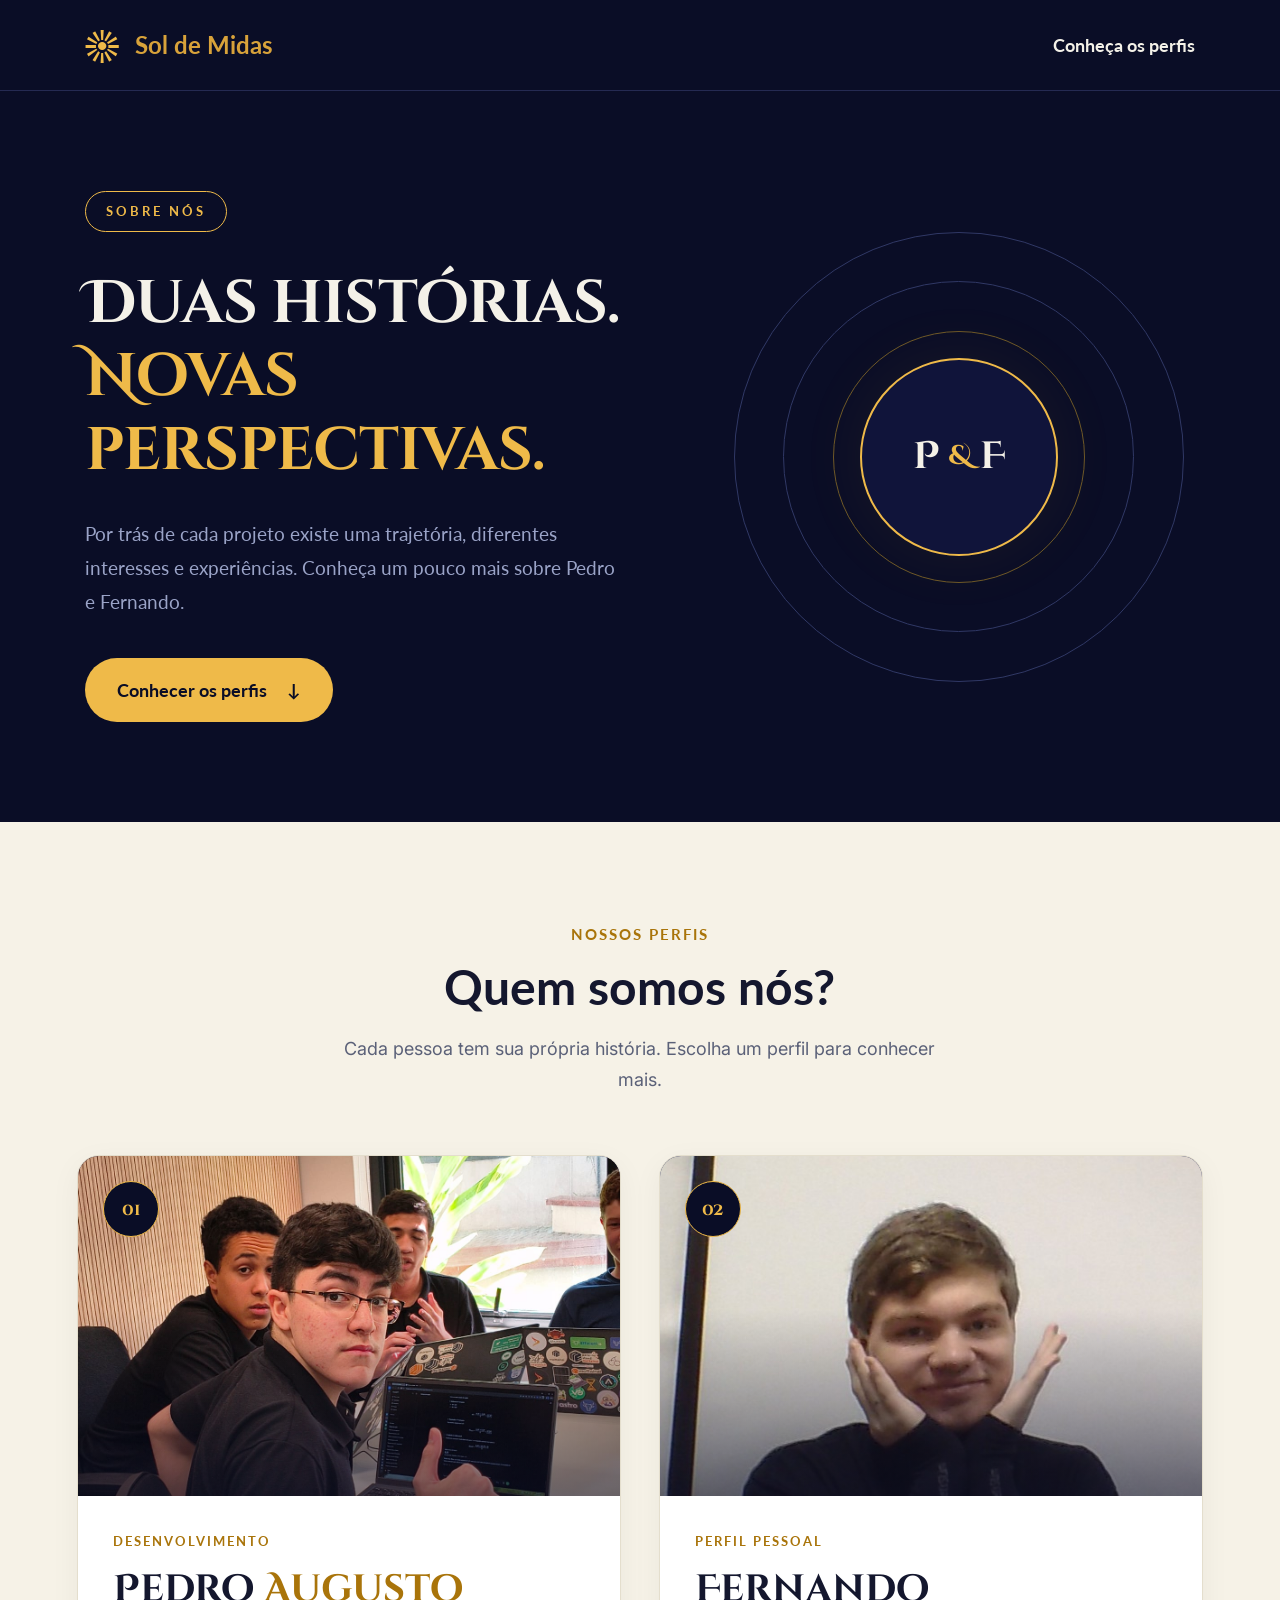
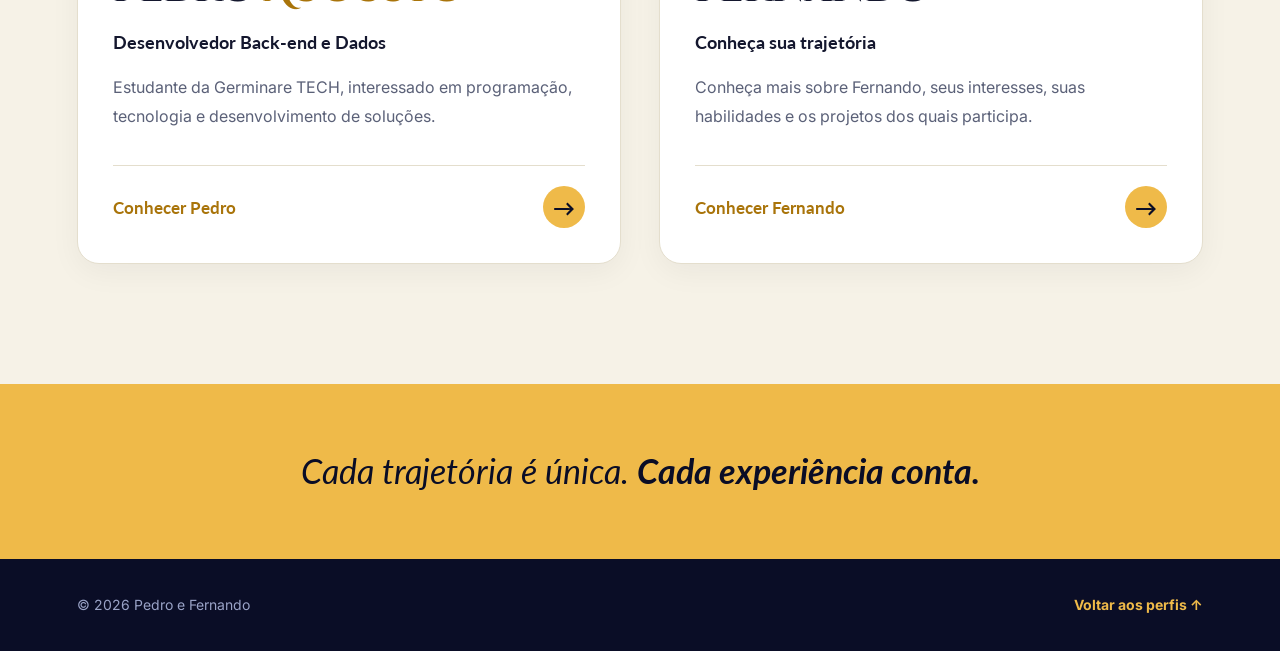
==== index.html @ b80782b7 "feat: implementa estrutura inicial e paginas do site" ====
<!DOCTYPE html>
<html lang="pt-BR">

<head>
    <meta charset="UTF-8">
    <meta name="viewport" content="width=device-width, initial-scale=1.0">
    <meta name="description"
          content="Conheça Pedro e Fernando, suas trajetórias, habilidades e projetos.">
    <title>Sobre Nós | Pedro e Fernando</title>
    <link rel="stylesheet" href="css/style.css">
</head>

<body class="pagina-inicial">

    <header>
        <nav>
            <a href="index.html">Sol de Midas</a>
            <a href="#perfis">Conheça os perfis</a>
        </nav>
    </header>

    <main>

        <section class="home-hero">
            <div class="home-hero-conteudo">
                <span class="home-etiqueta">SOBRE NÓS</span>

                <h1>
                    Duas histórias.
                    <span>Novas perspectivas.</span>
                </h1>

                <p>
                    Por trás de cada projeto existe uma trajetória,
                    diferentes interesses e experiências.
                    Conheça um pouco mais sobre Pedro e Fernando.
                </p>

                <a href="#perfis" class="home-botao">
                    Conhecer os perfis
                    <span aria-hidden="true">↓</span>
                </a>
            </div>

            <div class="home-hero-decoracao" aria-hidden="true">
                <div class="home-circulo home-circulo-1"></div>
                <div class="home-circulo home-circulo-2"></div>
                <div class="home-circulo home-circulo-3"></div>
                <div class="home-centro">
                    <span>P</span>
                    <span>&</span>
                    <span>F</span>
                </div>
            </div>
        </section>

        <section id="perfis" class="home-perfis">
            <div class="home-container">

                <div class="home-titulo-secao">
                    <span class="home-subtitulo">NOSSOS PERFIS</span>

                    <h2>Quem somos nós?</h2>

                    <p>
                        Cada pessoa tem sua própria história.
                        Escolha um perfil para conhecer mais.
                    </p>
                </div>

                <div class="home-grid-perfis">

                    <a class="home-card"
                       href="pedro/index.html"
                       aria-label="Conhecer o perfil de Pedro Augusto">

                        <div class="home-card-imagem">
                            <img
                                src="assets/pedro-foto.jpeg"
                                alt="Foto de Pedro Augusto"
                            >
                            <span class="home-card-numero">01</span>
                        </div>

                        <div class="home-card-conteudo">
                            <span class="home-card-categoria">
                                DESENVOLVIMENTO
                            </span>

                            <h3>
                                Pedro
                                <span>Augusto</span>
                            </h3>

                            <p class="home-card-funcao">
                                Desenvolvedor Back-end e Dados
                            </p>

                            <p class="home-card-descricao">
                                Estudante da Germinare TECH,
                                interessado em programação,
                                tecnologia e desenvolvimento
                                de soluções.
                            </p>

                            <span class="home-card-link">
                                Conhecer Pedro
                                <span aria-hidden="true">→</span>
                            </span>
                        </div>
                    </a>

                    <a class="home-card"
                       href="fernando/index.html"
                       aria-label="Conhecer o perfil de Fernando">
                    <div class="home-card-imagem">
                            <img
                                src="/assets/fernando-foto.jpg"
                                alt="Foto de Fernando Nascimento"
                            >
                            <span class="home-card-numero">02</span>
                        </div>

                        <div class="home-card-conteudo">
                            <span class="home-card-categoria">
                                PERFIL PESSOAL
                            </span>

                            <h3>
                                Fernando
                            </h3>

                            <p class="home-card-funcao">
                                Conheça sua trajetória
                            </p>

                            <p class="home-card-descricao">
                                Conheça mais sobre Fernando,
                                seus interesses, suas habilidades
                                e os projetos dos quais participa.
                            </p>

                            <span class="home-card-link">
                                Conhecer Fernando
                                <span aria-hidden="true">→</span>
                            </span>
                        </div>
                    </a>

                </div>
            </div>
        </section>

        <section class="home-faixa">
            <p>
                Cada trajetória é única.
                <strong>Cada experiência conta.</strong>
            </p>
        </section>

    </main>

    <footer class="home-rodape">
        <div class="home-container">
            <p>© 2026 Pedro e Fernando</p>

            <a href="#perfis">Voltar aos perfis ↑</a>
        </div>
    </footer>

</body>
</html>
---- css/style.css ----
@import url('https://fonts.googleapis.com/css2?family=Cinzel+Decorative:wght@400;700&family=Inter:wght@400;500;600;700&family=Lato:wght@400;700&display=swap');

:root {
    --azul: #0A0D26;
    --azul-secundario: #10143A;
    --azul-claro: #1B2050;
    --dourado: #EFBA49;
    --dourado-escuro: #A9740A;
    --bege: #F6F2E7;
    --branco: #F4F1E8;
    --cinza: #9AA3C7;
    --texto-escuro: #14172E;
    --texto-cinza: #5B6178;
    --borda: #E4DECD;
}

* {
    margin: 0;
    padding: 0;
    box-sizing: border-box;
}

html {
    scroll-behavior: smooth;
}

body {
    background: var(--azul);
    color: var(--branco);
    font-family: 'Inter', sans-serif;
    line-height: 1.6;
}

a {
    color: inherit;
    text-decoration: none;
}

img {
    display: block;
    max-width: 100%;
}

a:focus-visible {
    outline: 3px solid var(--dourado);
    outline-offset: 5px;
}

header {
    background: var(--azul);
    border-bottom: 1px solid #252A52;
    position: relative;
    z-index: 10;
}

header nav {
    max-width: 1440px;
    margin: auto;
    min-height: 90px;
    padding: 20px 6.67%;

    display: flex;
    align-items: center;
    justify-content: space-between;
    gap: 20px;
}

header nav a:first-child {
    display: flex;
    align-items: center;
    gap: 16px;

    color: #D8A23A;
    font-family: 'Lato', sans-serif;
    font-size: 24px;
    font-weight: 700;
}

header nav a:first-child::before {
    content: '☀';
    color: var(--dourado);
    font-size: 44px;
    line-height: 1;
}

header nav a:last-child {
    font-family: 'Lato', sans-serif;
    font-size: 18px;
    font-weight: 700;
    transition: color 0.2s;
}

header nav a:hover {
    color: var(--dourado);
}

#inicio {
    position: relative;
    isolation: isolate;
    overflow: hidden;

    max-width: 1440px;
    min-height: 780px;
    margin: auto;
    padding: 95px 6.67%;

    display: grid;
    grid-template-columns: 1.1fr 0.9fr;
    align-items: center;
    gap: 60px;
}

#inicio::before {
    content: '';
    position: absolute;
    z-index: -1;

    width: 800px;
    height: 800px;
    top: -20px;
    right: -100px;

    border: 1px solid #1B2050;
    border-radius: 50%;
    box-shadow: 0 0 0 90px var(--azul),
                0 0 0 91px #1B2050;
}

#inicio h1 {
    font-family: 'Cinzel Decorative', serif;
    font-size: clamp(46px, 6vw, 88px);
    font-weight: 700;
    line-height: 1.15;
    letter-spacing: -2px;
    margin-bottom: 25px;
}

#inicio h1 span {
    display: block;
    color: var(--dourado);
}

#inicio > div:first-child > p:first-of-type {
    color: var(--branco);
    font-family: 'Lato', sans-serif;
    font-size: 24px;
    margin-bottom: 25px;
}

#inicio > div:first-child > p:nth-of-type(2) {
    color: var(--cinza);
    font-family: 'Lato', sans-serif;
    font-size: 18px;
    max-width: 470px;
    margin-bottom: 38px;
}

#inicio > div:first-child > a {
    display: inline-flex;
    justify-content: center;
    align-items: center;

    min-width: 190px;
    min-height: 60px;
    padding: 15px 28px;
    margin-right: 12px;
    margin-bottom: 15px;

    border-radius: 50px;
    font-family: 'Lato', sans-serif;
    font-size: 18px;
    transition: 0.25s;
}

#inicio > div:first-child > a:first-of-type {
    background: var(--dourado);
    color: var(--azul);
    font-weight: 700;
}

#inicio > div:first-child > a:last-of-type {
    border: 2px solid var(--dourado);
    color: var(--branco);
}

#inicio > div:first-child > a:hover {
    transform: translateY(-3px);
}

#inicio > div:first-child > a:last-of-type:hover {
    background: var(--dourado);
    color: var(--azul);
}

#inicio > div:last-child {
    position: relative;
    max-width: 440px;
    width: 100%;
    justify-self: center;
}

#inicio > div:last-child img {
    width: 100%;
    height: 540px;
    object-fit: cover;
    object-position: center;

    border: 2px solid var(--dourado);
    border-radius: 240px 240px 0 0;
    box-shadow: 13px 13px 0 var(--dourado);
}

#inicio > div:last-child p {
    position: absolute;
    top: 45px;
    left: -40px;

    width: 115px;
    height: 115px;

    display: flex;
    justify-content: center;
    align-items: center;

    text-align: center;
    padding: 12px;

    border-radius: 50%;
    border: 2px solid var(--dourado);
    background: var(--azul);
    color: var(--dourado);

    font-family: 'Lato', sans-serif;
    font-size: 14px;
}

#sobre {
    background: var(--bege);
    color: var(--texto-escuro);
    padding: 100px max(6.67%, calc((100% - 1248px) / 2));

    display: grid;
    grid-template-columns: 1fr 1fr;
    column-gap: 80px;
    align-items: start;
}

#sobre h2 {
    grid-column: 1;
    font-family: 'Lato', sans-serif;
    font-size: 44px;
    line-height: 1.2;
    margin-bottom: 30px;
}

#sobre h2::before {
    content: 'Sobre';
    display: block;
    color: var(--dourado-escuro);
    font-size: 15px;
    margin-bottom: 12px;
}

#sobre > p {
    grid-column: 1;
    color: var(--texto-cinza);
    font-size: 18px;
    line-height: 1.8;
    margin-bottom: 15px;
}

#sobre > div {
    grid-column: 2;
    grid-row: 1 / span 3;

    display: grid;
    grid-template-columns: repeat(2, minmax(0, 1fr));
    gap: 22px;
}

#sobre article {
    min-height: 150px;
    padding: 28px 22px;

    display: flex;
    flex-direction: column;
    justify-content: center;

    background: white;
    border: 1px solid var(--borda);
    border-left: 6px solid var(--dourado);
    border-radius: 16px;
}

#sobre article h3 {
    color: var(--texto-cinza);
    font-size: 13px;
    font-weight: 400;
    margin-bottom: 16px;
}

#sobre article p {
    color: var(--texto-escuro);
    font-size: 20px;
    font-weight: 700;
    line-height: 1.4;
}

#habilidades {
    background: var(--azul-secundario);
    padding: 90px max(6.67%, calc((100% - 1248px) / 2));
}

#habilidades h2 {
    font-family: 'Lato', sans-serif;
    font-size: 44px;
    line-height: 1.2;
    margin-bottom: 50px;
}

#habilidades h2::before {
    content: 'Habilidades';
    display: block;
    color: var(--dourado);
    font-size: 15px;
    margin-bottom: 12px;
}

#habilidades > div {
    display: grid;
    grid-template-columns: repeat(2, minmax(0, 1fr));
    grid-template-rows: auto 12px auto 12px;
    gap: 16px 80px;
}

#habilidades p {
    font-size: 18px;
}

#habilidades p:nth-of-type(1) {
    grid-column: 1;
    grid-row: 1;
}

#habilidades p:nth-of-type(2) {
    grid-column: 2;
    grid-row: 1;
}

#habilidades p:nth-of-type(3) {
    grid-column: 1;
    grid-row: 3;
    margin-top: 22px;
}

#habilidades p:nth-of-type(4) {
    grid-column: 2;
    grid-row: 3;
    margin-top: 22px;
}

#habilidades progress {
    appearance: none;
    -webkit-appearance: none;
    width: 100%;
    height: 12px;
    border: 0;
    border-radius: 20px;
    overflow: hidden;
    background: var(--azul-claro);
}

#habilidades progress:nth-of-type(1) {
    grid-column: 1;
    grid-row: 2;
}

#habilidades progress:nth-of-type(2) {
    grid-column: 2;
    grid-row: 2;
}

#habilidades progress:nth-of-type(3) {
    grid-column: 1;
    grid-row: 4;
}

#habilidades progress:nth-of-type(4) {
    grid-column: 2;
    grid-row: 4;
}

#habilidades progress::-webkit-progress-bar {
    background: var(--azul-claro);
}

#habilidades progress::-webkit-progress-value {
    background: var(--dourado);
    border-radius: 20px;
}

#habilidades progress::-moz-progress-bar {
    background: var(--dourado);
}

#projetos {
    background: var(--bege);
    color: var(--texto-escuro);
    padding: 100px max(6.67%, calc((100% - 1248px) / 2));
}

#projetos h2 {
    font-family: 'Lato', sans-serif;
    font-size: 44px;
    margin-bottom: 50px;
}

#projetos h2::before {
    content: 'Projetos';
    display: block;
    color: var(--dourado-escuro);
    font-size: 15px;
    margin-bottom: 12px;
}

#projetos > div {
    display: grid;
    grid-template-columns: repeat(3, minmax(0, 1fr));
    gap: 35px;
}

#projetos article {
    min-width: 0;
    min-height: 355px;
    padding: 18px;

    display: flex;
    flex-direction: column;

    background: white;
    border: 1px solid var(--borda);
    border-radius: 20px;
    transition: 0.25s;
}

#projetos article:hover {
    transform: translateY(-5px);
    box-shadow: 0 12px 30px rgba(10, 13, 38, 0.12);
}

#projetos article img {
    width: 100%;
    height: 175px;
    object-fit: cover;
    border-radius: 12px;
    margin-bottom: 18px;
}

#projetos article:not(:has(img))::before {
    content: '';
    display: block;
    height: 175px;
    flex-shrink: 0;
    border-radius: 12px;
    background: #E9E3D0;
    margin-bottom: 18px;
}

#projetos article h3 {
    font-size: 20px;
    margin-bottom: 10px;
}

#projetos article p {
    color: var(--texto-cinza);
    font-size: 15px;
    line-height: 1.6;
    margin-bottom: 25px;
}

#projetos article a {
    color: var(--dourado-escuro);
    font-size: 15px;
    font-weight: 700;
    margin-top: auto;
}

#projetos article a:hover {
    text-decoration: underline;
}

#frase {
    background: var(--dourado);
    color: var(--azul);
    padding: 70px 20px;
    text-align: center;
}

#frase blockquote {
    max-width: 1000px;
    margin: 0 auto 20px;
    font-family: 'Lato', sans-serif;
    font-size: 34px;
    font-style: italic;
}

#frase p {
    color: #4A3608;
    font-size: 15px;
}

#contato {
    background: var(--azul);
    padding: 90px max(6.67%, calc((100% - 1248px) / 2));

    display: grid;
    grid-template-columns: 1fr 1fr;
    gap: 0 70px;
}

#contato > h2 {
    grid-column: 1;
    grid-row: 1;

    font-size: 52px;
    line-height: 1.2;
    margin-bottom: 25px;
}

#contato > p {
    grid-column: 1;
    grid-row: 2;

    color: var(--cinza);
    font-size: 18px;
    margin-bottom: 35px;
}

#contato > a {
    grid-column: 1;
    grid-row: 3;
    justify-self: start;

    display: inline-flex;
    justify-content: center;
    align-items: center;

    min-width: 220px;
    min-height: 60px;
    padding: 15px 30px;

    background: var(--dourado);
    color: var(--azul);
    border-radius: 50px;

    font-size: 18px;
    font-weight: 700;
    transition: 0.2s;
}

#contato > a:hover {
    background: #FFD16C;
}

.contato-redes {
    grid-column: 2;
    grid-row: 1 / span 3;

    align-self: center;
    display: flex;
    flex-direction: column;
    gap: 20px;
}

#contato .contato-redes p {
    min-width: 0;
    padding: 14px 18px;
    border-left: 3px solid var(--dourado);
    background: var(--azul-claro);

    color: var(--cinza);
    font-size: 15px;
    line-height: 1.7;
    overflow-wrap: anywhere;
}

#contato .contato-redes a {
    color: var(--branco);
    font-size: 17px;
}

#contato .contato-redes a:hover {
    color: var(--dourado);
}

footer {
    background: var(--azul);
    padding: 30px 6.67%;
    text-align: center;
}

footer p {
    max-width: 1248px;
    margin: auto;
    padding-top: 25px;
    border-top: 1px solid var(--azul-claro);
    color: var(--cinza);
    font-size: 14px;
}

.home-hero {
    min-height: 650px;
    max-width: 1440px;
    margin: auto;
    padding: 100px 6.67%;

    display: grid;
    grid-template-columns: 1.1fr 0.9fr;
    align-items: center;
    gap: 60px;

    position: relative;
    overflow: hidden;
}

.home-hero-conteudo {
    position: relative;
    z-index: 2;
}

.home-etiqueta {
    display: inline-block;
    padding: 9px 20px;
    margin-bottom: 35px;

    border: 1px solid var(--dourado);
    border-radius: 30px;

    color: var(--dourado);
    font-family: 'Lato', sans-serif;
    font-size: 13px;
    font-weight: 700;
    letter-spacing: 3px;
}

.home-hero h1 {
    max-width: 750px;
    margin-bottom: 30px;

    font-family: 'Cinzel Decorative', serif;
    font-size: clamp(40px, 4.7vw, 69px);
    font-weight: 700;
    line-height: 1.22;
    letter-spacing: -1px;
}

.home-hero h1 span {
    display: block;
    color: var(--dourado);
}

.home-hero-conteudo > p {
    max-width: 530px;
    margin-bottom: 38px;

    color: var(--cinza);
    font-family: 'Lato', sans-serif;
    font-size: 19px;
    line-height: 1.8;
}

.home-botao {
    display: inline-flex;
    align-items: center;
    justify-content: center;
    gap: 20px;

    min-height: 62px;
    padding: 18px 32px;

    border-radius: 50px;
    background: var(--dourado);
    color: var(--azul);

    font-family: 'Lato', sans-serif;
    font-size: 18px;
    font-weight: 700;

    transition: transform 0.2s, background 0.2s;
}

.home-botao:hover {
    transform: translateY(-4px);
    background: #FFD16C;
}

.home-hero-decoracao {
    width: min(100%, 450px);
    aspect-ratio: 1;
    position: relative;
    justify-self: center;
    display: grid;
    place-items: center;
}

.home-circulo {
    position: absolute;
    border: 1px solid #303865;
    border-radius: 50%;
}

.home-circulo-1 {
    width: 100%;
    height: 100%;
}

.home-circulo-2 {
    width: 78%;
    height: 78%;
}

.home-circulo-3 {
    width: 56%;
    height: 56%;
    border-color: #6E5827;
}

.home-centro {
    width: 44%;
    aspect-ratio: 1;

    display: flex;
    justify-content: center;
    align-items: center;
    gap: 8px;

    border-radius: 50%;
    border: 2px solid var(--dourado);
    background: var(--azul-secundario);

    font-family: 'Cinzel Decorative', serif;
    font-size: clamp(25px, 3vw, 45px);
    font-weight: 700;
    box-shadow: 0 0 70px rgba(239, 186, 73, 0.07);
}

.home-centro span:nth-child(2) {
    color: var(--dourado);
    font-size: 0.7em;
}

.home-perfis {
    background: var(--bege);
    color: var(--texto-escuro);
    padding: 100px 0 120px;
}

.home-container {
    width: min(88%, 1248px);
    margin: 0 auto;
}

.home-titulo-secao {
    text-align: center;
    margin-bottom: 60px;
}

.home-subtitulo {
    display: block;
    margin-bottom: 12px;

    color: var(--dourado-escuro);
    font-family: 'Lato', sans-serif;
    font-size: 15px;
    font-weight: 700;
    letter-spacing: 2px;
}

.home-titulo-secao h2 {
    color: var(--texto-escuro);
    font-family: 'Lato', sans-serif;
    font-size: 48px;
    line-height: 1.2;
    margin-bottom: 18px;
}

.home-titulo-secao > p {
    max-width: 600px;
    margin: auto;
    color: var(--texto-cinza);
    font-size: 18px;
    line-height: 1.7;
}

.home-grid-perfis {
    display: grid;
    grid-template-columns: repeat(2, minmax(0, 1fr));
    gap: 38px;
}

.home-card {
    min-width: 0;
    display: flex;
    flex-direction: column;
    overflow: hidden;

    background: white;
    border: 1px solid var(--borda);
    border-radius: 22px;

    box-shadow: 0 8px 30px rgba(10, 13, 38, 0.05);
    transition: transform 0.25s, box-shadow 0.25s,
                border-color 0.25s;
}

.home-card:hover {
    transform: translateY(-9px);
    border-color: var(--dourado);
    box-shadow: 0 20px 45px rgba(10, 13, 38, 0.14);
}

.home-card-imagem {
    position: relative;
    height: 340px;
    overflow: hidden;
    background: var(--azul-secundario);
}

.home-card-imagem::after {
    content: '';
    position: absolute;
    inset: 0;
    pointer-events: none;
    background: linear-gradient(
        to top,
        rgba(10, 13, 38, 0.55),
        transparent 55%
    );
}

.home-card-imagem img {
    width: 100%;
    height: 100%;
    object-fit: cover;
    object-position: center 30%;
    transition: transform 0.4s;
}

.home-card:hover .home-card-imagem img {
    transform: scale(1.05);
}

.home-card-numero {
    position: absolute;
    top: 25px;
    left: 25px;
    z-index: 2;

    display: flex;
    align-items: center;
    justify-content: center;

    width: 56px;
    height: 56px;

    border: 1px solid var(--dourado);
    border-radius: 50%;
    background: var(--azul);

    color: var(--dourado);
    font-family: 'Cinzel Decorative', serif;
    font-size: 17px;
    font-weight: 700;
}

.home-card-imagem-vazia {
    display: flex;
    align-items: center;
    justify-content: center;

    background:
        radial-gradient(circle at center,
        #252D63 0%, #10143A 65%, #0A0D26 100%);
}

.home-card-imagem-vazia::before {
    content: '';
    position: absolute;
    width: 240px;
    height: 240px;
    border: 1px solid #5A4A29;
    border-radius: 50%;
}

.home-card-inicial {
    position: relative;
    z-index: 1;

    color: var(--dourado);
    font-family: 'Cinzel Decorative', serif;
    font-size: 155px;
    font-weight: 700;
    line-height: 1;
}

.home-card-conteudo {
    display: flex;
    flex-direction: column;
    flex: 1;
    padding: 35px;
}

.home-card-categoria {
    color: var(--dourado-escuro);
    font-family: 'Lato', sans-serif;
    font-size: 13px;
    font-weight: 700;
    letter-spacing: 2px;
    margin-bottom: 15px;
}

.home-card h3 {
    font-family: 'Cinzel Decorative', serif;
    font-size: clamp(29px, 3vw, 43px);
    line-height: 1.2;
    color: var(--texto-escuro);
    margin-bottom: 15px;
}

.home-card h3 span {
    color: var(--dourado-escuro);
}

.home-card-funcao {
    color: var(--texto-escuro);
    font-family: 'Lato', sans-serif;
    font-size: 18px;
    font-weight: 700;
    margin-bottom: 16px;
}

.home-card-descricao {
    color: var(--texto-cinza);
    font-size: 16px;
    line-height: 1.8;
    margin-bottom: 35px;
}

.home-card-link {
    display: flex;
    align-items: center;
    justify-content: space-between;
    gap: 15px;

    margin-top: auto;
    padding-top: 20px;

    border-top: 1px solid var(--borda);
    color: var(--dourado-escuro);

    font-family: 'Lato', sans-serif;
    font-size: 17px;
    font-weight: 700;
}

.home-card-link span {
    display: flex;
    align-items: center;
    justify-content: center;

    width: 42px;
    height: 42px;

    border-radius: 50%;
    background: var(--dourado);
    color: var(--azul);
    font-size: 22px;

    transition: transform 0.25s;
}

.home-card:hover .home-card-link span {
    transform: translateX(5px);
}

.home-faixa {
    padding: 60px 20px;
    background: var(--dourado);
    color: var(--azul);
    text-align: center;
}

.home-faixa p {
    font-family: 'Lato', sans-serif;
    font-size: clamp(22px, 3vw, 34px);
    font-style: italic;
}

.home-faixa strong {
    font-weight: 700;
}

.home-rodape {
    background: var(--azul);
    padding: 35px 0;
}

.home-rodape .home-container {
    display: flex;
    align-items: center;
    justify-content: space-between;
    gap: 20px;
}

.home-rodape p {
    padding: 0;
    border: none;
    margin: 0;

    color: var(--cinza);
    font-size: 14px;
}

.home-rodape a {
    color: var(--dourado);
    font-size: 14px;
    font-weight: 700;
}

.home-rodape a:hover {
    text-decoration: underline;
}

@media (max-width: 1024px) {

    #inicio {
        gap: 35px;
        min-height: 650px;
    }

    #inicio > div:last-child img {
        height: 430px;
    }

    #sobre {
        column-gap: 35px;
    }

    #sobre > div {
        gap: 15px;
    }

    #sobre article {
        padding: 20px;
    }

    #projetos > div {
        gap: 20px;
    }

    .home-hero {
        gap: 30px;
    }

    .home-hero h1 {
        font-size: clamp(36px, 5vw, 58px);
    }

    .home-grid-perfis {
        gap: 24px;
    }

    .home-card-conteudo {
        padding: 28px;
    }
}

@media (max-width: 768px) {

    header nav {
        min-height: 75px;
        padding: 15px 6%;
    }

    header nav a:first-child {
        font-size: 19px;
        gap: 10px;
    }

    header nav a:first-child::before {
        font-size: 33px;
    }

    header nav a:last-child {
        font-size: 15px;
    }

    #inicio {
        min-height: auto;
        padding: 75px 7% 90px;
        grid-template-columns: 1fr;
        gap: 60px;
    }

    #inicio h1 {
        font-size: clamp(38px, 9vw, 60px);
        letter-spacing: -1px;
    }

    #inicio > div:first-child > p:first-of-type {
        font-size: 19px;
    }

    #inicio > div:first-child > p:nth-of-type(2) {
        font-size: 16px;
    }

    #inicio > div:first-child > a {
        min-width: 145px;
        min-height: 52px;
        font-size: 15px;
        margin-right: 6px;
    }

    #inicio > div:last-child {
        max-width: 320px;
    }

    #inicio > div:last-child img {
        height: 400px;
    }

    #inicio > div:last-child p {
        width: 95px;
        height: 95px;
        left: -20px;
        top: 30px;
        font-size: 12px;
    }

    #inicio::before {
        width: 550px;
        height: 550px;
        right: -230px;
        top: 360px;
    }

    #sobre {
        padding: 75px 7%;
        display: block;
    }

    #sobre h2,
    #habilidades h2,
    #projetos h2 {
        font-size: 34px;
    }

    #sobre > p {
        font-size: 16px;
    }

    #sobre > div {
        margin-top: 35px;
    }

    #sobre article {
        min-height: 125px;
    }

    #sobre article p {
        font-size: 16px;
    }

    #habilidades {
        padding: 75px 7%;
    }

    #habilidades h2 {
        margin-bottom: 35px;
    }

    #habilidades > div {
        display: block;
    }

    #habilidades p,
    #habilidades p:nth-of-type(3),
    #habilidades p:nth-of-type(4) {
        margin-top: 25px;
        margin-bottom: 10px;
        font-size: 16px;
    }

    #habilidades progress {
        display: block;
        width: 100%;
        height: 10px;
    }

    #projetos {
        padding: 75px 7%;
    }

    #projetos > div {
        grid-template-columns: 1fr;
        gap: 25px;
    }

    #projetos article {
        min-height: 330px;
    }

    #frase {
        padding: 60px 7%;
    }

    #frase blockquote {
        font-size: 25px;
    }

    #contato {
        padding: 75px 7%;
        display: block;
    }

    #contato > h2 {
        font-size: 38px;
    }

    #contato > p {
        font-size: 16px;
    }

    .contato-redes {
        margin-top: 45px;
    }

    .home-hero {
        min-height: auto;
        padding: 85px 7% 95px;

        grid-template-columns: 1fr;
        gap: 55px;
        text-align: center;
    }

    .home-hero h1 {
        font-size: clamp(35px, 7vw, 58px);
    }

    .home-hero-conteudo > p {
        margin-left: auto;
        margin-right: auto;
        font-size: 16px;
    }

    .home-hero-decoracao {
        width: min(70%, 320px);
    }

    .home-centro {
        font-size: 27px;
    }

    .home-perfis {
        padding: 75px 0 90px;
    }

    .home-titulo-secao {
        margin-bottom: 45px;
    }

    .home-titulo-secao h2 {
        font-size: 36px;
    }

    .home-titulo-secao > p {
        font-size: 16px;
    }

    .home-grid-perfis {
        grid-template-columns: 1fr;
        gap: 30px;
        max-width: 530px;
        margin: auto;
    }

    .home-card-imagem {
        height: 300px;
    }

    .home-card h3 {
        font-size: 35px;
    }

    .home-card-conteudo {
        padding: 30px;
    }

    .home-faixa {
        padding: 55px 7%;
    }

    .home-rodape .home-container {
        flex-direction: column;
        text-align: center;
    }
}

@media (max-width: 400px) {

    #inicio h1 {
        font-size: 35px;
    }

    #inicio > div:first-child > a {
        width: 100%;
        margin-right: 0;
    }

    #sobre > div {
        grid-template-columns: 1fr;
    }

    #inicio > div:last-child {
        max-width: 260px;
    }

    #inicio > div:last-child img {
        height: 340px;
    }

    .home-hero h1 {
        font-size: 32px;
    }

    .home-card-conteudo {
        padding: 24px;
    }

    .home-card h3 {
        font-size: 29px;
    }

    .home-card-imagem {
        height: 250px;
    }
}

@media (prefers-reduced-motion: reduce) {

    html {
        scroll-behavior: auto;
    }

    *, *::before, *::after {
        transition: none !important;
    }
}
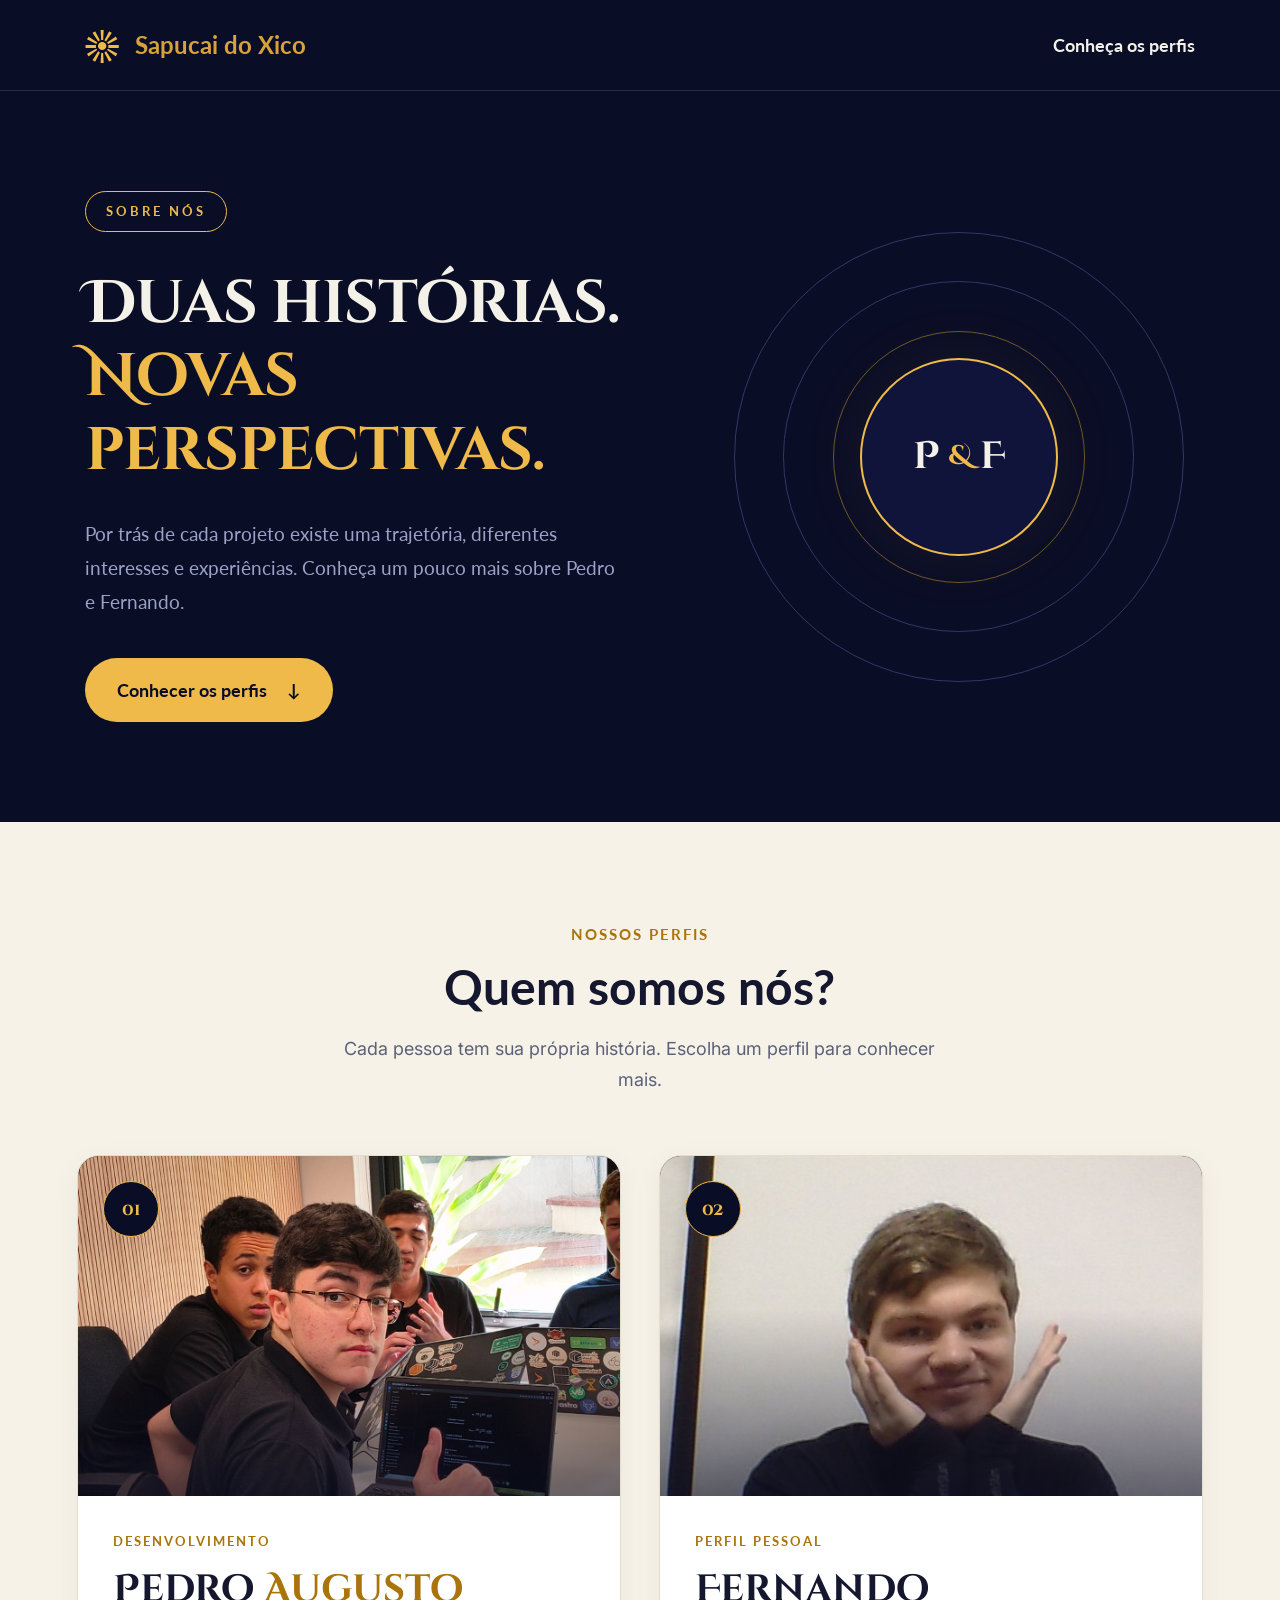
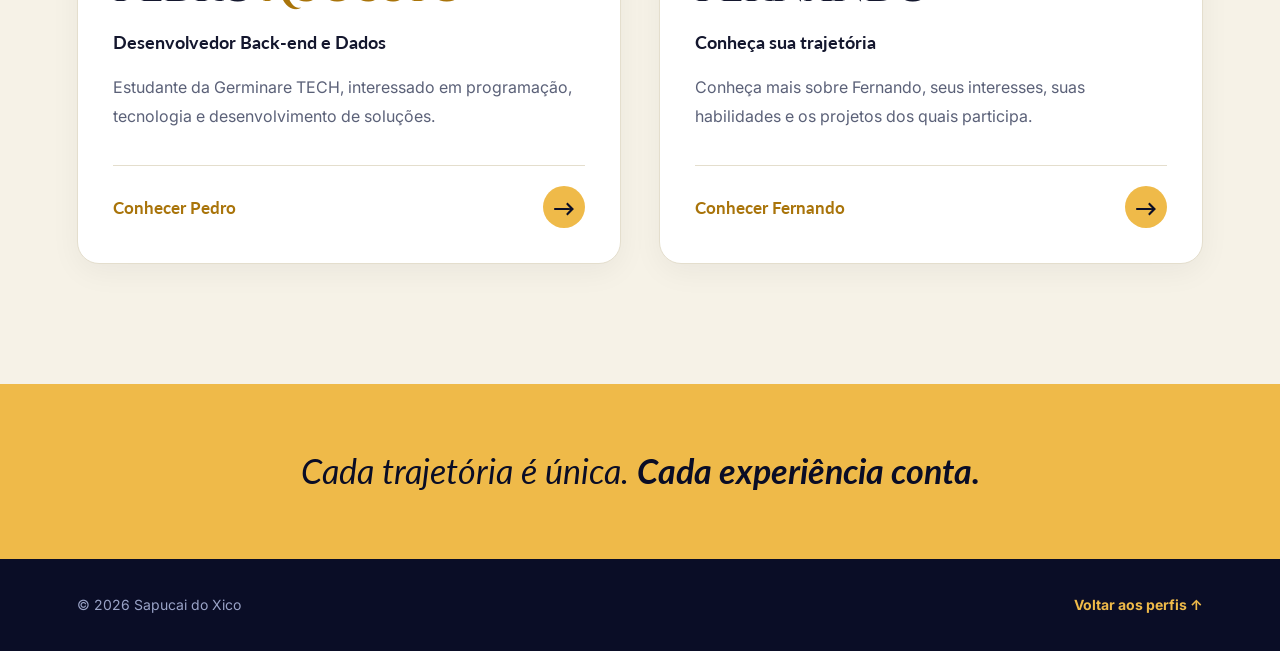
==== commit d8b86bd2: "fix: corrigindo caminhos e pequenos detalhes" ====
--- a/index.html
+++ b/index.html
@@ -7,7 +7,7 @@
     <meta name="viewport" content="width=device-width, initial-scale=1.0">
     <meta name="description"
           content="Conheça Pedro e Fernando, suas trajetórias, habilidades e projetos.">
-    <title>Sobre Nós | Pedro e Fernando</title>
+    <title>Sobre Nós | Sapucai do Xico</title>
     <link rel="stylesheet" href="css/style.css">
 </head>
 
@@ -15,7 +15,7 @@
 
     <header>
         <nav>
-            <a href="index.html">Sol de Midas</a>
+            <a href="index.html">Sapucai do Xico</a>
             <a href="#perfis">Conheça os perfis</a>
         </nav>
     </header>
@@ -49,7 +49,7 @@
                 <div class="home-circulo home-circulo-3"></div>
                 <div class="home-centro">
                     <span>P</span>
-                    <span>&</span>
+                    <span>&amp;</span>
                     <span>F</span>
                 </div>
             </div>
@@ -76,10 +76,8 @@
                        aria-label="Conhecer o perfil de Pedro Augusto">
 
                         <div class="home-card-imagem">
-                            <img
-                                src="assets/pedro-foto.jpeg"
-                                alt="Foto de Pedro Augusto"
-                            >
+                            <img src="assets/pedro-foto.jpeg"
+                                 alt="Foto de Pedro Augusto">
                             <span class="home-card-numero">01</span>
                         </div>
 
@@ -114,11 +112,10 @@
                     <a class="home-card"
                        href="fernando/index.html"
                        aria-label="Conhecer o perfil de Fernando">
-                    <div class="home-card-imagem">
-                            <img
-                                src="/assets/fernando-foto.jpg"
-                                alt="Foto de Fernando Nascimento"
-                            >
+
+                        <div class="home-card-imagem">
+                            <img src="assets/fernando-foto.jpg"
+                                 alt="Foto de Fernando Nascimento">
                             <span class="home-card-numero">02</span>
                         </div>
 
@@ -163,7 +160,7 @@
 
     <footer class="home-rodape">
         <div class="home-container">
-            <p>© 2026 Pedro e Fernando</p>
+            <p>&copy; 2026 Sapucai do Xico</p>
 
             <a href="#perfis">Voltar aos perfis ↑</a>
         </div>
